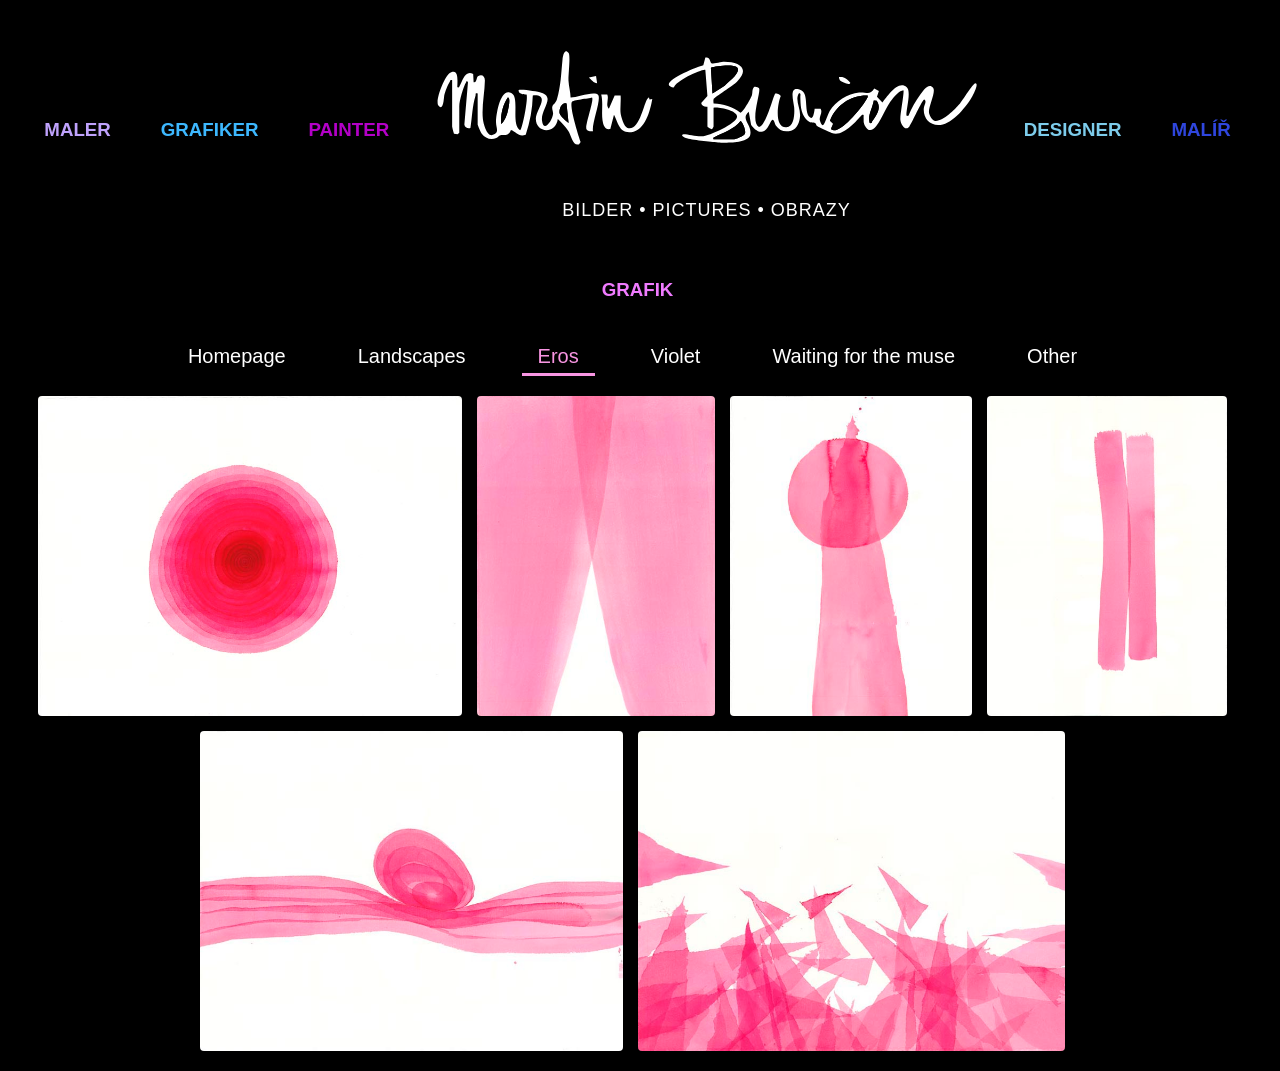
==== eros.html @ 08051276 "improved nav" ====
<!DOCTYPE html>
<html lang="en">

<head>
    <meta charset="UTF-8">
    <meta name="viewport" content="width=device-width, initial-scale=1.0">
    <link rel="stylesheet" href="styles.css">
    <title>Martin Burian gallery</title>
</head>

<body data-folder="eros" data-total="6" data-prefix="02-">

    <header>

        <h3 class="maler">MALER</h3>
        <h3 class="grafiker">GRAFIKER</h3>
        <h3 class="painter">PAINTER</h3>
        <div class="logo-container">
            <img src="img/headertext.svg" alt="Martin Burian (Signature)" class="signature-logo" width="550"
                height="119">
            <p class="subtitle">Bilder • Pictures • Obrazy</p>
        </div>
        <h3 class="designer">DESIGNER</h3>
        <h3 class="malir">MALÍŘ</h3>
        <h3 class="grafik">GRAFIK</h3>

    </header>

        <nav>
        <ul>
            <li><a href="index.html" class="nav-link">Homepage</a></li>
        <li><a href="landscapes.html" class="nav-link">Landscapes</a></li>
        <li><a href="eros.html" class="nav-link active active-eros">Eros</a></li>
        <li><a href="violet.html" class="nav-link">Violet</a></li>
        <li><a href="muse.html" class="nav-link">Waiting for the muse</a></li>
        <li><a href="other.html" class="nav-link">Other</a></li>
        </ul>
    </nav>

    <div id="image-grid" class="grid-container">

    </div>

    <div id="lightbox">
        <span id="close-btn">&times;</span>
        <button id="prev-btn" class="nav-btn">&#10094;</button>
        <img id="lightbox-img" src="" alt="">
        <button id="next-btn" class="nav-btn">&#10095;</button>
        <p id="lightbox-caption"></p>
    </div>
    <script src="script.js"> </script>

</body>
---- styles.css ----
html {
  scrollbar-gutter: stable;
}

body {
  font-family: sans-serif;
  overflow-x: hidden;
  width: 100%;
  margin: 20px 0;
  padding: 0;
  background-color: #000000;
  margin-bottom: 5px;
}

header {
  display: flex;
  align-items: center;
  gap: 30px;
  flex-wrap: wrap;
  justify-content: center;
  margin: 5px;
  color: #ffffff;
  width: 100%;
  box-sizing: border-box;
}

header img {
  width: auto;
  height: 120px;
  display: block;
  aspect-ratio: 550 / 119;
}
.logo-container {
    display: flex;
    flex-direction: column;
    align-items: center;
    justify-content: center;
    gap: 10px;
}

.signature-logo {
    display: block;
    margin: 20px auto;

}

.subtitle {
    color: #ffffff !important;
    margin-top: 10px; 
    font-size: 18px;
    letter-spacing: 1px;
    text-transform: uppercase;
    font-family: 'Segoe UI', Tahoma, sans-serif;
}

.toptext {
    color: #ffffff;
}

.contact {
  display: flex;
  align-items: center;
  justify-content: space-around;
  margin: 50px;
  font-size: 30px;
}

.contactlink {
  display: block;
  color: white;
  text-align: center;
  padding: 10px 10px;
  text-decoration: none;
  justify-content: space-around;
}

article {
  display: flex;
  align-items: center;
  gap: 5px;
  flex-direction: column;
  justify-content: center;
  margin: 15px;
  color: #ffffff;
}

h1 {
  font-size: 30px;
}

h3 {
  margin: 10px;
}

.maler {
  color: #bfa2fc;
}

.grafiker {
  color: #3db8ff;
}

.painter {
  color: #b400c8;
}

.designer {
  color: #7dcceb;
}

.malir {
  color: #2f46de;
}

.grafik {
  color: #f07bff;
}

section {
  display: flex;
  flex-direction: row;
  justify-content: center;
  align-items: center;
  gap: 45px;
  max-width: 1400px;
  margin: 20px auto;
  padding: 20px;
  color: white;
}

section>div {
  flex: 1;
  max-width: 900px;
  margin: 5px auto;
}

section>img {
  flex: 0 1 400px;
  max-width: 800px;
  height: auto;
  width: 100%;
  max-width: 600px;
  margin-top: 25px;
  border-radius: 8px;
  background-color: #1a1a1a;
  aspect-ratio: 1.4 / 1;
  margin: 20px auto;
  object-fit: cover;
  display: block;
}

.toptext {
  margin-left: 52px;
}

p {
  font-size: 17px;
}

.lang-group {
  display: flex;
  align-items: baseline;
  gap: 15px;
}

ul li a {
  display: block;
  color: white;
  text-align: center;
  padding: 14px 16px;
  text-decoration: none;
}

/* ul li a:hover {
  background-color: #606d87;
  border-radius: 12px
}*/

nav {
  position: sticky;
  top: 0;
  max-width: 100%;
  z-index: 100;
  background-color: #000000;
  height: 60px;
}

nav ul {
  display: flex;
  justify-content: center;
  align-items: center;
  list-style: none;
  margin: 0;
  padding: 15px;
  background-color: rgb(0, 0, 0);
}

nav li {
  margin: 0 20px;
}

nav a {
  color: #ffffff;
  font-family: 'Segoe UI', Tahoma, sans-serif;
  font-size: 20px;
  font-weight: 500;
  text-decoration: none;
  position: relative;
  padding-bottom: 8px;
  transition: color 0.3s ease;
}

.nav-link {
    color: #ffffff;
    text-decoration: none;
    position: relative;
    padding-bottom: 8px;
    display: inline-block !important;
    transition: color 0.3s ease;
}
.nav-link:hover {
    opacity: 1;
}
.nav-link:hover::after {
    transform: scaleX(1);
}


.nav-link::after {
    content: '';
    position: absolute;
    width: 100%;
    height: 3px;
    bottom: 0;
    left: 0;
    background-color: currentColor;
    transform: scaleX(0);
    transform-origin: center;
    transition: transform 0.3s ease-out, color 0.3s ease;
}

nav li:nth-child(2) a:hover { color: #30b5f8; }
nav li:nth-child(3) a:hover { color: #f895e2; }
nav li:nth-child(4) a:hover { color: #bd21fa; }
nav li:nth-child(5) a:hover { color: #139c0c; }
nav li:nth-child(6) a:hover { color: #ef9700; } 

.nav-link:hover::after {
    transform: scaleX(1);
}

.nav-link.active {
    pointer-events: none !important;
    cursor: default !important;
}

.nav-link::after {
    content: '';
    position: absolute;
    width: 100%;
    height: 3px;
    bottom: 0;
    left: 0;
    background-color: currentColor;
    transform: scaleX(0);
    transform-origin: center;
    transition: transform 0.3s ease-out;
}
.nav-link.active::after {
    transform: scaleX(1) !important;
    background-color: currentColor !important;
}

.active-landscapes { color: #30b5f8 !important; }
.active-eros       { color: #f895e2 !important; }
.active-violet     { color: #bd21fa !important; }
.active-muse       { color: #139c0c !important; }
.active-other      { color: #ef9700 !important; }
.active-homepage   { color: #ffffff !important; }

.thumb:hover,
.thumb.active {
  opacity: 1;
  border: 2px solid #030303;
}

.grid-container {
  display: flex;
  flex-wrap: wrap;
  justify-content: center;
  gap: 15px;
  width: 95%;
  max-width: 1500px;
  margin: 20px auto;
}

.grid-item {
  height: 320px;
  width: auto;
  object-fit: contain;
  border-radius: 4px;
  cursor: pointer;
  transition: transform 0.3s ease;
  opacity: 0;
  transition: opacity 0.8s ease-in, transform 0.3s ease;
}

.grid-item.loaded {
  opacity: 1;
}

@keyframes fadeIn {
  from {
    opacity: 0;
  }

  to {
    opacity: 1;
  }
}

.grid-item:hover {
  transform: scale(1.02);
}

.grid-item:hover {
  transform: scale(1.03);
}

#lightbox {
  display: none;
  position: fixed;
  align-self: center;
  top: 0;
  left: 0;
  width: 100%;
  height: 100%;
  background: rgba(0, 0, 0, 0.9);
  z-index: 9999;
  justify-content: center;
  align-items: center;
}

.lightbox-img {
  border: solid;
  border-radius: 20px;
  border-color: black;
  cursor: zoom-in;
}

#lightbox.active {
  display: flex;
}

#close-btn {
  position: absolute;
  top: 20px;
  right: 100px;
  font-size: 60px;
  color: white;
  cursor: pointer;
  user-select: none;
}

.nav-btn {
  position: absolute;
  top: 50%;
  transform: translateY(-50%);
  background: none;
  border: none;
  color: white;
  font-size: 50px;
  cursor: pointer;
  padding: 20px;
}

#prev-btn {
  left: 10px;
}

#next-btn {
  right: 10px;
}

@media (max-width: 600px) {

  header {
    flex-direction: row;
    height: auto;
    padding: 20px 0;
    gap: 10px;
    width: 100%;
    overflow: hidden;
  }

  header h3 {
    font-size: 18px;
    margin: 5px 0;
  }

  nav ul {
    flex-direction: row;
    flex-wrap: wrap;
    justify-content: center;
    padding: 10px;
    gap: 5px;
  }

  nav a {
    text-decoration: none;
    position: relative;
    padding-bottom: 5px;
    display: inline-block;
    color: #ffffff;
    transition: color 0.3s ease;
    backface-visibility: hidden;
    -webkit-font-smoothing: antialiased;
  }

  nav a::after {
    content: '';
    position: absolute;
    width: 100%;
    height: 2px;
    bottom: 0;
    left: 0;
    
    background-color: currentColor; 
    
    transform: scaleX(0);
    transform-origin: center;
    transition: transform 0.3s cubic-bezier(0.4, 0, 0.2, 1);
}

nav a:hover::after {
    transform: scaleX(1);
}
  nav li {
    margin: 5px;
  }

  header img {
    max-width: 80%;
    height: auto;
    margin: 10px auto;
    min-height: 80px;
    display: block;
  }

  section {
    flex-direction: column;
    padding: 15px;
    width: 100%;
    box-sizing: border-box;
  }


  .toptext {
    text-align: center;
    color: white;
    z-index: 200;
  }

  #close-btn {
    right: 20px;
    font-size: 40px;
  }

  .nav-btn {
    font-size: 30px;
    padding: 10px;
  }

  .lightbox-img {
    max-width: 95%;
  }

}
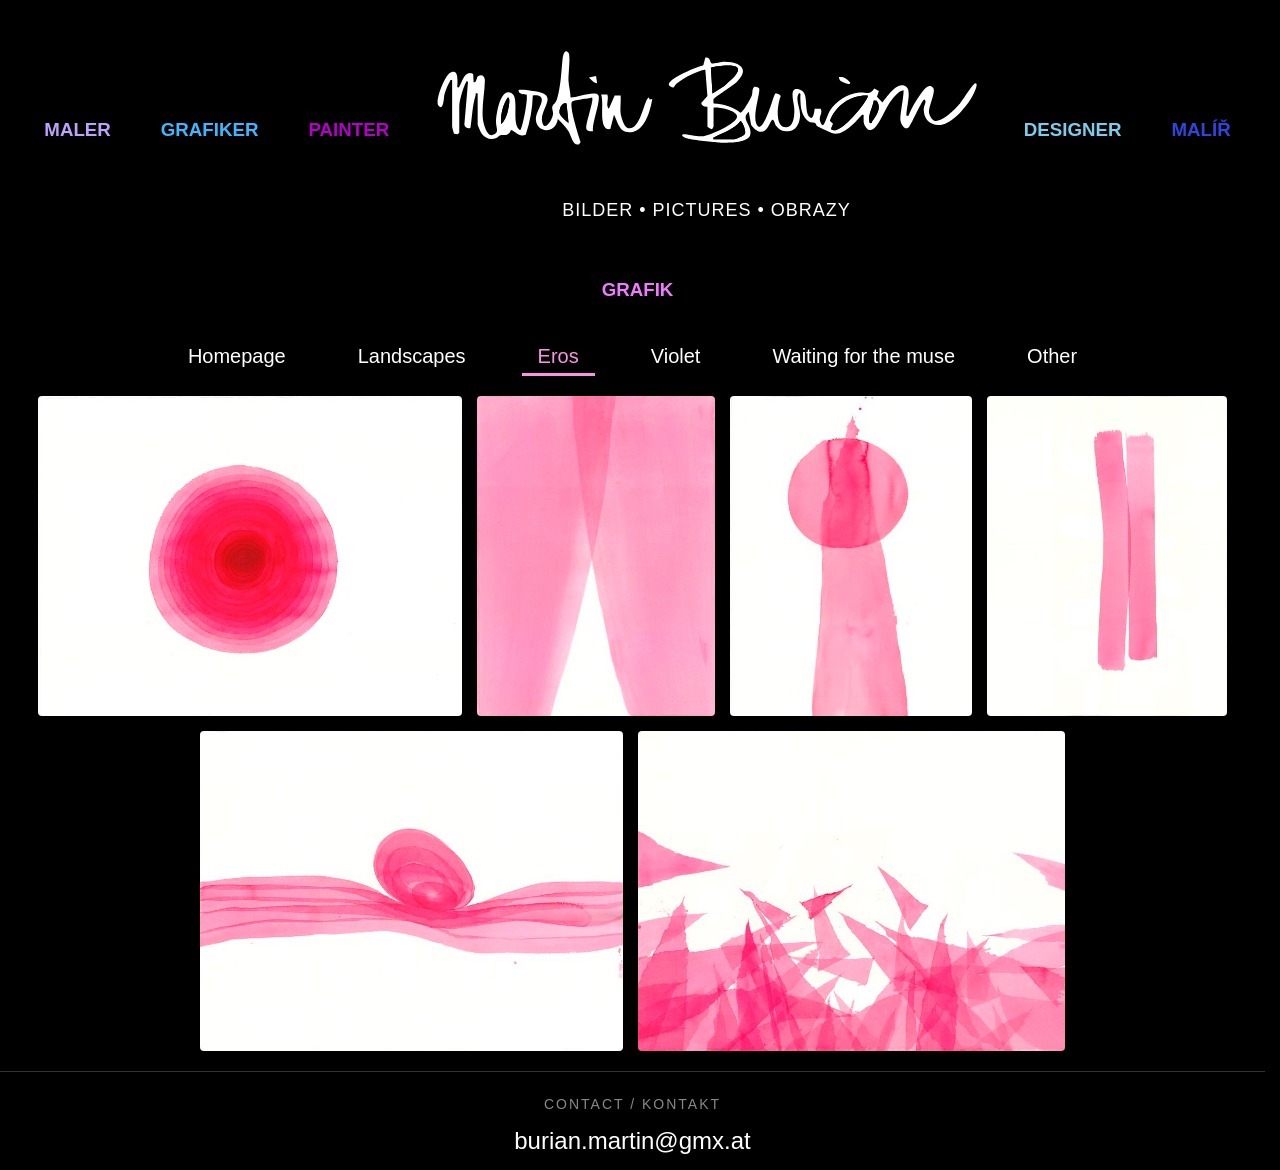
==== commit 7c619885: "added contact" ====
--- a/eros.html
+++ b/eros.html
@@ -49,5 +49,10 @@
         <p id="lightbox-caption"></p>
     </div>
     <script src="script.js"> </script>
-
+<footer>
+    <div class="footer-content">
+        <p>Contact / Kontakt</p>
+        <a href="mailto:burian.martin@gmx.at" class="email-link">burian.martin@gmx.at</a>
+    </div>
+</footer>
 </body>
--- a/styles.css
+++ b/styles.css
@@ -171,11 +171,6 @@
   text-decoration: none;
 }
 
-/* ul li a:hover {
-  background-color: #606d87;
-  border-radius: 12px
-}*/
-
 nav {
   position: sticky;
   top: 0;
@@ -380,6 +375,33 @@
 
 #next-btn {
   right: 10px;
+}
+
+footer {
+    width: 100%;
+    padding: 10px 0px;
+    margin-top: 0px;
+    border-top: 1px solid #333;
+    text-align: center;
+}
+
+.footer-content p {
+    font-size: 14px;
+    color: #888;
+    margin-bottom: 15px;
+    letter-spacing: 2px;
+    text-transform: uppercase;
+}
+
+.email-link {
+    font-size: 24px;
+    color: #ffffff;
+    text-decoration: none;
+    transition: color 0.3s ease;
+}
+
+.email-link:hover {
+    color: #a25fff;
 }
 
 @media (max-width: 600px) {
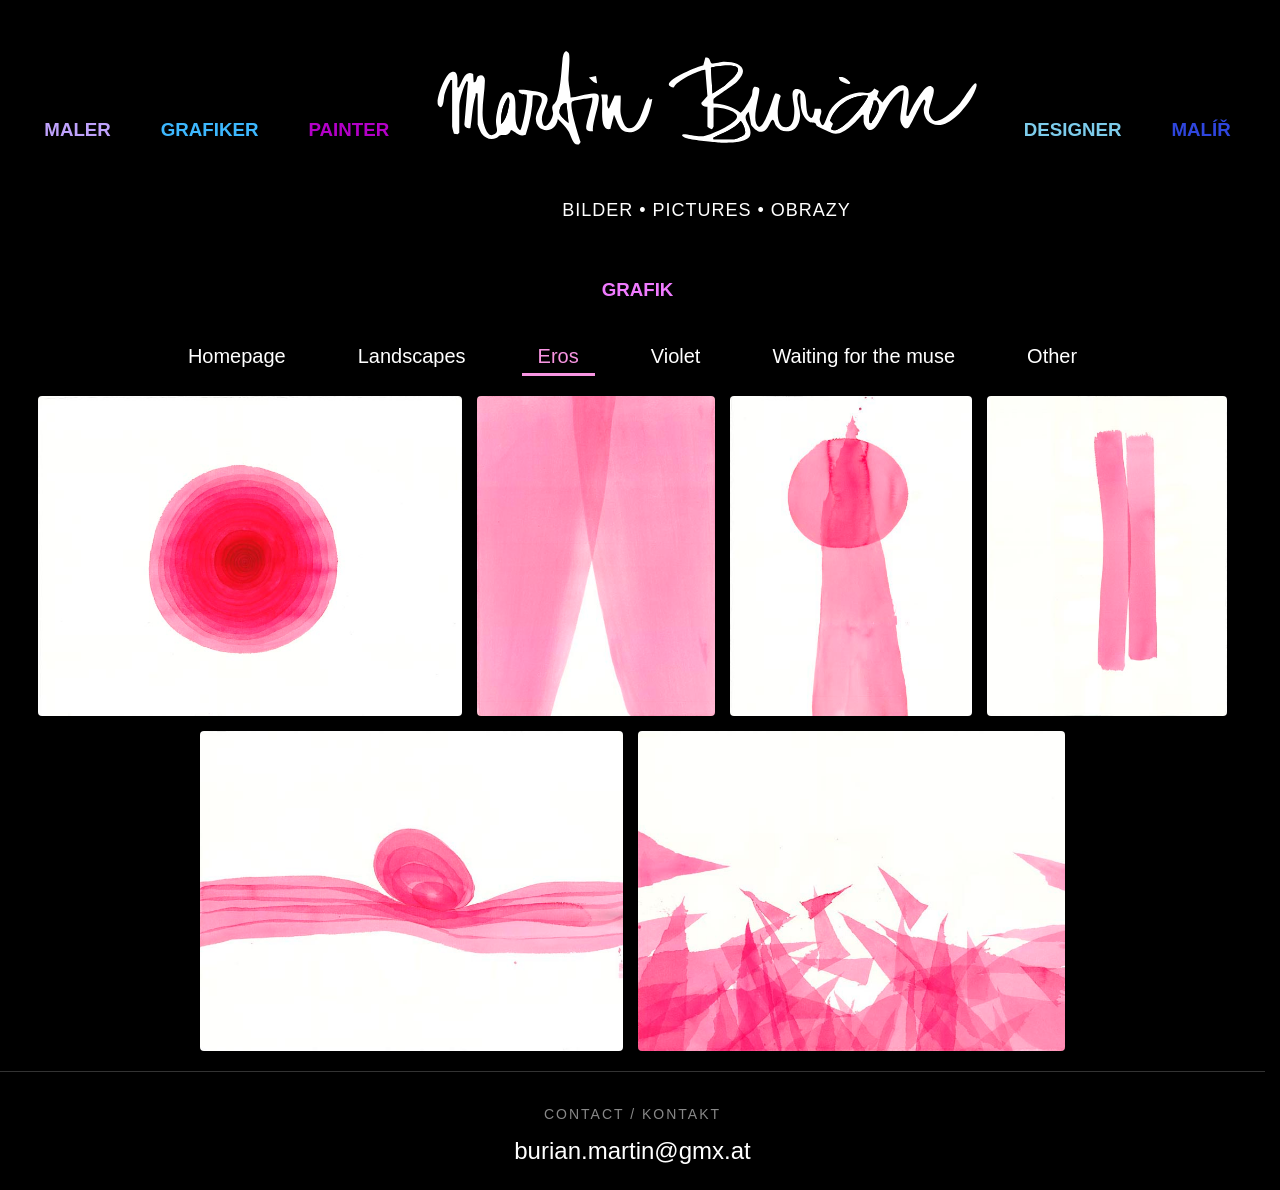
==== commit f62ebcc4: "edited padding" ====
--- a/eros.html
+++ b/eros.html
@@ -5,7 +5,7 @@
     <meta charset="UTF-8">
     <meta name="viewport" content="width=device-width, initial-scale=1.0">
     <link rel="stylesheet" href="styles.css">
-    <title>Martin Burian gallery</title>
+    <title>Martin Burian eros</title>
 </head>
 
 <body data-folder="eros" data-total="6" data-prefix="02-">
--- a/styles.css
+++ b/styles.css
@@ -379,7 +379,7 @@
 
 footer {
     width: 100%;
-    padding: 10px 0px;
+    padding: 20px 0px;
     margin-top: 0px;
     border-top: 1px solid #333;
     text-align: center;
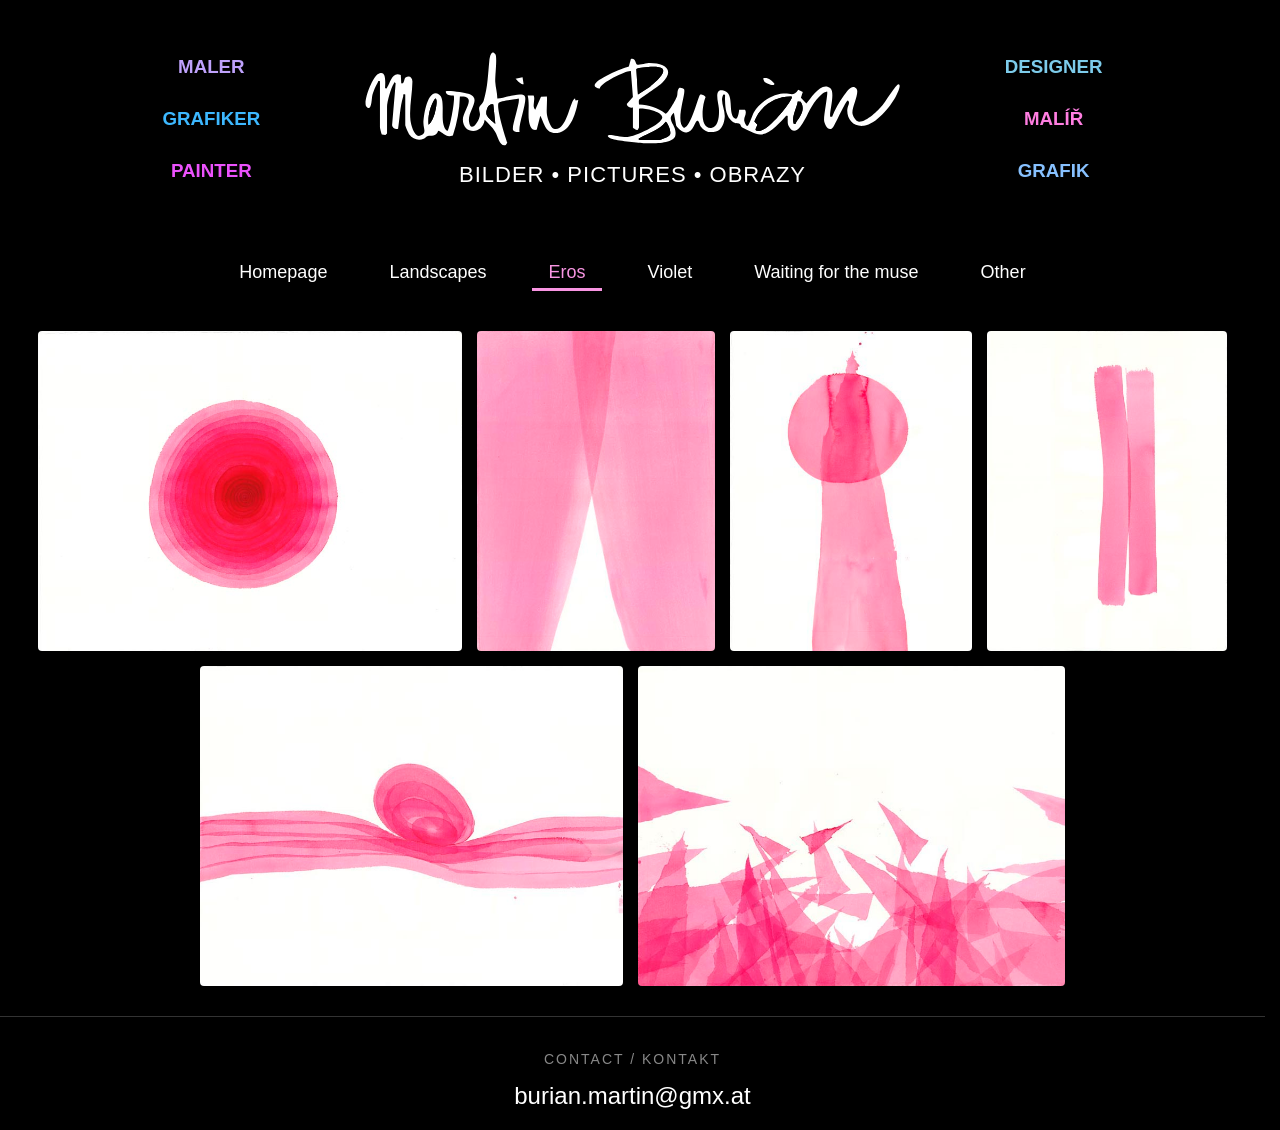
==== commit c47f0f80: "fixed responsivness and more" ====
--- a/eros.html
+++ b/eros.html
@@ -11,19 +11,21 @@
 <body data-folder="eros" data-total="6" data-prefix="02-">
 
     <header>
-
-        <h3 class="maler">MALER</h3>
-        <h3 class="grafiker">GRAFIKER</h3>
-        <h3 class="painter">PAINTER</h3>
+        <div class="header-group">
+            <h3 class="maler">MALER</h3>
+            <h3 class="grafiker">GRAFIKER</h3>
+            <h3 class="painter">PAINTER</h3>
+        </div>
         <div class="logo-container">
             <img src="img/headertext.svg" alt="Martin Burian (Signature)" class="signature-logo" width="550"
                 height="119">
             <p class="subtitle">Bilder • Pictures • Obrazy</p>
         </div>
-        <h3 class="designer">DESIGNER</h3>
-        <h3 class="malir">MALÍŘ</h3>
-        <h3 class="grafik">GRAFIK</h3>
-
+        <div class="header-group">
+            <h3 class="designer">DESIGNER</h3>
+            <h3 class="malir">MALÍŘ</h3>
+            <h3 class="grafik">GRAFIK</h3>
+        </div>
     </header>
 
         <nav>
--- a/styles.css
+++ b/styles.css
@@ -4,57 +4,75 @@
 
 body {
   font-family: sans-serif;
+  background-color: #000000;
+  color: #ffffff;
+  margin: 0;
+  padding: 0;
   overflow-x: hidden;
   width: 100%;
-  margin: 20px 0;
-  padding: 0;
-  background-color: #000000;
-  margin-bottom: 5px;
-}
-
+}
 header {
   display: flex;
-  align-items: center;
+  flex-direction: row;
+  flex-wrap: wrap;
+  flex-shrink: 0;
+  align-items: center;
+  justify-content: center;
   gap: 30px;
-  flex-wrap: wrap;
-  justify-content: center;
-  margin: 5px;
+  padding: 20px;
+  width: 100%;
+  max-width: 1000px;
+  margin: 0 auto;
+  box-sizing: border-box;
+}
+
+.header-group {
+  display: flex;
+  flex-direction: column;
+  align-items: center;
+  gap: 10px;
+  flex-shrink: 0;
+}
+
+header img {
+  width: 100%;
+}
+
+.logo-container {
+  display: flex;
+  flex-direction: column;
+  align-items: center;
+  justify-content: center;
+  gap: 5px;
+  width: 100%;
+  max-width: 550px;
+  flex-shrink: 0;
+  margin: 30px auto;
+
+}
+
+.signature-logo {
+  display: block;
+  width: 100%;
+  height: auto;
+  margin: 0 auto 5px auto;
+}
+
+.subtitle {
+  color: #ffffff !important;
+  margin: 0;
+  letter-spacing: 1px;
+  text-transform: uppercase;
+  font-family: 'Segoe UI', Tahoma, sans-serif;
+  white-space: nowrap;
+  font-size: clamp(14px, 4vw, 22px);
+  width: 100%;
+  text-align: center;
+}
+
+.toptext {
   color: #ffffff;
-  width: 100%;
-  box-sizing: border-box;
-}
-
-header img {
-  width: auto;
-  height: 120px;
-  display: block;
-  aspect-ratio: 550 / 119;
-}
-.logo-container {
-    display: flex;
-    flex-direction: column;
-    align-items: center;
-    justify-content: center;
-    gap: 10px;
-}
-
-.signature-logo {
-    display: block;
-    margin: 20px auto;
-
-}
-
-.subtitle {
-    color: #ffffff !important;
-    margin-top: 10px; 
-    font-size: 18px;
-    letter-spacing: 1px;
-    text-transform: uppercase;
-    font-family: 'Segoe UI', Tahoma, sans-serif;
-}
-
-.toptext {
-    color: #ffffff;
+  padding: left;
 }
 
 .contact {
@@ -88,6 +106,11 @@
   font-size: 30px;
 }
 
+h1.toptext {
+  font-size: 42px;
+  margin-top: 0;
+}
+
 h3 {
   margin: 10px;
 }
@@ -101,7 +124,7 @@
 }
 
 .painter {
-  color: #b400c8;
+  color: #ec52fd;
 }
 
 .designer {
@@ -109,48 +132,50 @@
 }
 
 .malir {
-  color: #2f46de;
+  color: #ff7ee1;
 }
 
 .grafik {
-  color: #f07bff;
+  color: #87c1ff;
 }
 
 section {
   display: flex;
   flex-direction: row;
   justify-content: center;
-  align-items: center;
-  gap: 45px;
-  max-width: 1400px;
-  margin: 20px auto;
+  align-items: flex-start;
+  gap: 60px;
+  max-width: 1200px;
+  margin: 40px auto;
   padding: 20px;
   color: white;
 }
 
 section>div {
   flex: 1;
-  max-width: 900px;
-  margin: 5px auto;
+  display: flex;
+  flex-direction: column;
+  align-items: flex-start;
+  text-align: left;
+  width: 100%;
 }
 
 section>img {
   flex: 0 1 400px;
-  max-width: 800px;
+  max-width: 80%;
   height: auto;
   width: 100%;
-  max-width: 600px;
   margin-top: 25px;
   border-radius: 8px;
   background-color: #1a1a1a;
-  aspect-ratio: 1.4 / 1;
-  margin: 20px auto;
+  margin: 0 auto;
   object-fit: cover;
   display: block;
 }
 
 .toptext {
-  margin-left: 52px;
+  margin-left: 0 !important;
+  margin-bottom: 20px;
 }
 
 p {
@@ -174,10 +199,10 @@
 nav {
   position: sticky;
   top: 0;
-  max-width: 100%;
+  width: 100%;
   z-index: 100;
   background-color: #000000;
-  height: 60px;
+  padding: 10px 0;
 }
 
 nav ul {
@@ -186,97 +211,108 @@
   align-items: center;
   list-style: none;
   margin: 0;
-  padding: 15px;
-  background-color: rgb(0, 0, 0);
+  padding: 0;
+  flex-wrap: nowrap;
+  gap: 30px;
+  background-color: #000000;
 }
 
 nav li {
-  margin: 0 20px;
+  margin: 0;
 }
 
 nav a {
+  white-space: nowrap;
+  font-size: 18px;
+}
+
+.nav-link {
   color: #ffffff;
-  font-family: 'Segoe UI', Tahoma, sans-serif;
-  font-size: 20px;
-  font-weight: 500;
   text-decoration: none;
   position: relative;
   padding-bottom: 8px;
+  display: inline-block !important;
   transition: color 0.3s ease;
 }
 
-.nav-link {
-    color: #ffffff;
-    text-decoration: none;
-    position: relative;
-    padding-bottom: 8px;
-    display: inline-block !important;
-    transition: color 0.3s ease;
-}
 .nav-link:hover {
-    opacity: 1;
-}
+  opacity: 1;
+}
+
 .nav-link:hover::after {
-    transform: scaleX(1);
+  transform: scaleX(1);
 }
 
 
 .nav-link::after {
-    content: '';
-    position: absolute;
-    width: 100%;
-    height: 3px;
-    bottom: 0;
-    left: 0;
-    background-color: currentColor;
-    transform: scaleX(0);
-    transform-origin: center;
-    transition: transform 0.3s ease-out, color 0.3s ease;
-}
-
-nav li:nth-child(2) a:hover { color: #30b5f8; }
-nav li:nth-child(3) a:hover { color: #f895e2; }
-nav li:nth-child(4) a:hover { color: #bd21fa; }
-nav li:nth-child(5) a:hover { color: #139c0c; }
-nav li:nth-child(6) a:hover { color: #ef9700; } 
+  content: '';
+  position: absolute;
+  width: 100%;
+  height: 3px;
+  bottom: 0;
+  left: 0;
+  background-color: currentColor;
+  transform: scaleX(0);
+  transform-origin: center;
+  transition: transform 0.3s ease-out, color 0.3s ease;
+}
+
+nav li:nth-child(2) a:hover {
+  color: #30b5f8;
+}
+
+nav li:nth-child(3) a:hover {
+  color: #f895e2;
+}
+
+nav li:nth-child(4) a:hover {
+  color: #bd21fa;
+}
+
+nav li:nth-child(5) a:hover {
+  color: #139c0c;
+}
+
+nav li:nth-child(6) a:hover {
+  color: #ef9700;
+}
 
 .nav-link:hover::after {
-    transform: scaleX(1);
+  transform: scaleX(1);
 }
 
 .nav-link.active {
-    pointer-events: none !important;
-    cursor: default !important;
-}
-
-.nav-link::after {
-    content: '';
-    position: absolute;
-    width: 100%;
-    height: 3px;
-    bottom: 0;
-    left: 0;
-    background-color: currentColor;
-    transform: scaleX(0);
-    transform-origin: center;
-    transition: transform 0.3s ease-out;
-}
+  pointer-events: none !important;
+  cursor: default !important;
+}
+
 .nav-link.active::after {
-    transform: scaleX(1) !important;
-    background-color: currentColor !important;
-}
-
-.active-landscapes { color: #30b5f8 !important; }
-.active-eros       { color: #f895e2 !important; }
-.active-violet     { color: #bd21fa !important; }
-.active-muse       { color: #139c0c !important; }
-.active-other      { color: #ef9700 !important; }
-.active-homepage   { color: #ffffff !important; }
-
-.thumb:hover,
-.thumb.active {
-  opacity: 1;
-  border: 2px solid #030303;
+  transform: scaleX(1) !important;
+  background-color: currentColor !important;
+}
+
+.active-landscapes {
+  color: #30b5f8 !important;
+}
+
+.active-eros {
+  color: #f895e2 !important;
+}
+
+.active-violet {
+  color: #bd21fa !important;
+}
+
+.active-muse {
+  color: #139c0c !important;
+}
+
+.active-other {
+  color: #ef9700 !important;
+}
+
+.active-homepage {
+  color: #ffffff !important;
 }
 
 .grid-container {
@@ -286,7 +322,7 @@
   gap: 15px;
   width: 95%;
   max-width: 1500px;
-  margin: 20px auto;
+  margin: 30px auto;
 }
 
 .grid-item {
@@ -378,54 +414,62 @@
 }
 
 footer {
+  width: 100%;
+  position: relative;
+  padding: 20px 0px;
+  margin-top: 0px;
+  border-top: 1px solid #333;
+  text-align: center;
+}
+
+.footer-content p {
+  font-size: 14px;
+  color: #888;
+  margin-bottom: 15px;
+  letter-spacing: 2px;
+  text-transform: uppercase;
+}
+
+.email-link {
+  font-size: 24px;
+  color: #ffffff;
+  text-decoration: none;
+  transition: color 0.3s ease;
+}
+
+.email-link:hover {
+  color: #a25fff;
+}
+
+@media (max-width: 942px) {
+
+  header {
+    flex-wrap: nowrap;
+    flex-direction: column;
+    gap: 15px;
+  }
+
+  .header-group {
+    flex-direction: row;
+    justify-content: center;
     width: 100%;
-    padding: 20px 0px;
-    margin-top: 0px;
-    border-top: 1px solid #333;
-    text-align: center;
-}
-
-.footer-content p {
-    font-size: 14px;
-    color: #888;
-    margin-bottom: 15px;
-    letter-spacing: 2px;
-    text-transform: uppercase;
-}
-
-.email-link {
-    font-size: 24px;
-    color: #ffffff;
-    text-decoration: none;
-    transition: color 0.3s ease;
-}
-
-.email-link:hover {
-    color: #a25fff;
-}
-
-@media (max-width: 600px) {
-
-  header {
-    flex-direction: row;
-    height: auto;
-    padding: 20px 0;
-    gap: 10px;
-    width: 100%;
-    overflow: hidden;
-  }
-
+    gap: 20px;
+  }
+
+  h3 {
+        font-size: 14px;
+    }
   header h3 {
     font-size: 18px;
     margin: 5px 0;
   }
 
   nav ul {
+    flex-wrap: wrap;
     flex-direction: row;
-    flex-wrap: wrap;
     justify-content: center;
+    gap: 10px;
     padding: 10px;
-    gap: 5px;
   }
 
   nav a {
@@ -446,19 +490,20 @@
     height: 2px;
     bottom: 0;
     left: 0;
-    
-    background-color: currentColor; 
-    
+
+    background-color: currentColor;
+
     transform: scaleX(0);
     transform-origin: center;
     transition: transform 0.3s cubic-bezier(0.4, 0, 0.2, 1);
-}
-
-nav a:hover::after {
+  }
+
+  nav a:hover::after {
     transform: scaleX(1);
-}
+  }
+
   nav li {
-    margin: 5px;
+    margin: 0px;
   }
 
   header img {
@@ -474,13 +519,13 @@
     padding: 15px;
     width: 100%;
     box-sizing: border-box;
+    margin-top: 0;
   }
 
 
   .toptext {
     text-align: center;
     color: white;
-    z-index: 200;
   }
 
   #close-btn {
@@ -497,4 +542,4 @@
     max-width: 95%;
   }
 
-}
+}
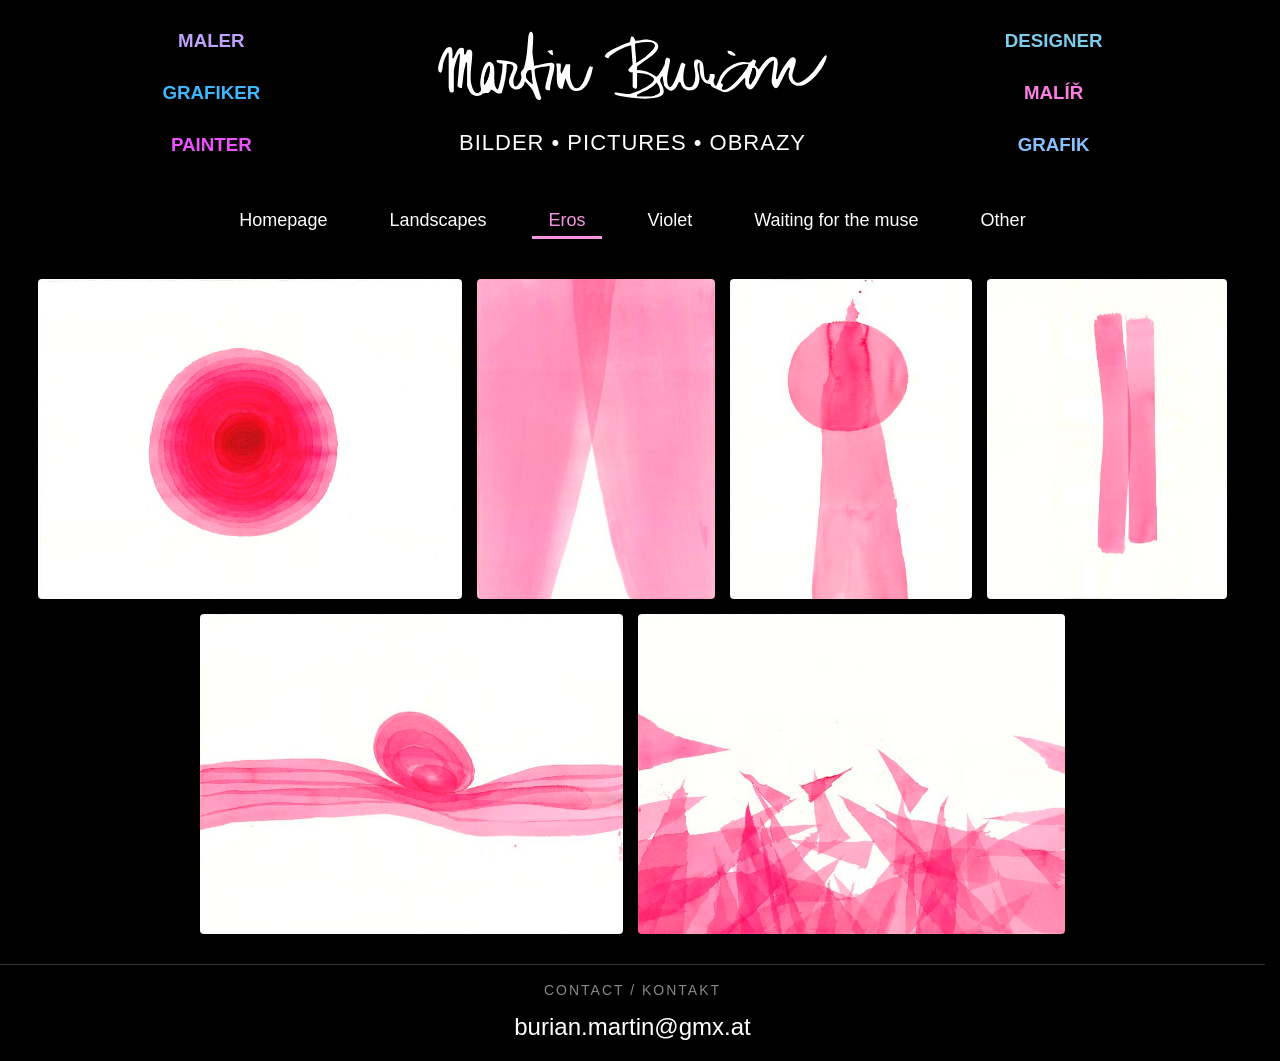
==== commit 59a05c5c: "nav" ====
--- a/eros.html
+++ b/eros.html
@@ -7,7 +7,9 @@
     <link rel="stylesheet" href="styles.css">
     <title>Martin Burian eros</title>
 </head>
-
+<button id="backToTop" class="back-to-top" aria-label="Back to top">
+  <img src="img/arrow.png" alt="Top">
+</button>
 <body data-folder="eros" data-total="6" data-prefix="02-">
 
     <header>
--- a/styles.css
+++ b/styles.css
@@ -1,5 +1,6 @@
 html {
   scrollbar-gutter: stable;
+  height: auto;
 }
 
 body {
@@ -8,8 +9,10 @@
   color: #ffffff;
   margin: 0;
   padding: 0;
-  overflow-x: hidden;
-  width: 100%;
+  overflow-x: clip; 
+  overflow-y: visible;
+  width: 100%;
+  position: relative;
 }
 header {
   display: flex;
@@ -34,21 +37,23 @@
   flex-shrink: 0;
 }
 
-header img {
-  width: 100%;
-}
-
+.signature-logo {
+  display: block;
+  max-width: 450px;
+  width: 100%;
+  height: auto;
+  margin: 0 auto 5px auto;
+}
 .logo-container {
   display: flex;
   flex-direction: column;
   align-items: center;
   justify-content: center;
-  gap: 5px;
+  gap: 20px;
   width: 100%;
   max-width: 550px;
   flex-shrink: 0;
-  margin: 30px auto;
-
+  margin: 5px auto;
 }
 
 .signature-logo {
@@ -56,6 +61,7 @@
   width: 100%;
   height: auto;
   margin: 0 auto 5px auto;
+  max-width: 400px;
 }
 
 .subtitle {
@@ -72,7 +78,6 @@
 
 .toptext {
   color: #ffffff;
-  padding: left;
 }
 
 .contact {
@@ -95,10 +100,9 @@
 article {
   display: flex;
   align-items: center;
-  gap: 5px;
+  gap: 5px; 
   flex-direction: column;
   justify-content: center;
-  margin: 15px;
   color: #ffffff;
 }
 
@@ -144,8 +148,8 @@
   flex-direction: row;
   justify-content: center;
   align-items: flex-start;
-  gap: 60px;
-  max-width: 1200px;
+  gap: 50px;
+  max-width: 1400px;
   margin: 40px auto;
   padding: 20px;
   color: white;
@@ -163,12 +167,14 @@
 section>img {
   flex: 0 1 400px;
   max-width: 80%;
+  max-height: 40%;
   height: auto;
-  width: 100%;
-  margin-top: 25px;
-  border-radius: 8px;
+  width: 450px;
   background-color: #1a1a1a;
-  margin: 0 auto;
+  border: 1px solid #ddd;
+  border-radius: 4px;
+  padding: 5px;
+  margin: auto;
   object-fit: cover;
   display: block;
 }
@@ -200,9 +206,10 @@
   position: sticky;
   top: 0;
   width: 100%;
-  z-index: 100;
+  z-index: 3000;
   background-color: #000000;
   padding: 10px 0;
+  min-height: 50px;
 }
 
 nav ul {
@@ -243,7 +250,6 @@
   transform: scaleX(1);
 }
 
-
 .nav-link::after {
   content: '';
   position: absolute;
@@ -257,29 +263,6 @@
   transition: transform 0.3s ease-out, color 0.3s ease;
 }
 
-nav li:nth-child(2) a:hover {
-  color: #30b5f8;
-}
-
-nav li:nth-child(3) a:hover {
-  color: #f895e2;
-}
-
-nav li:nth-child(4) a:hover {
-  color: #bd21fa;
-}
-
-nav li:nth-child(5) a:hover {
-  color: #139c0c;
-}
-
-nav li:nth-child(6) a:hover {
-  color: #ef9700;
-}
-
-.nav-link:hover::after {
-  transform: scaleX(1);
-}
 
 .nav-link.active {
   pointer-events: none !important;
@@ -291,6 +274,27 @@
   background-color: currentColor !important;
 }
 
+
+nav li:nth-child(2) a:hover {
+  color: #30b5f8;
+}
+
+nav li:nth-child(3) a:hover {
+  color: #f895e2;
+}
+
+nav li:nth-child(4) a:hover {
+  color: #bd21fa;
+}
+
+nav li:nth-child(5) a:hover {
+  color: #139c0c;
+}
+
+nav li:nth-child(6) a:hover {
+  color: #ef9700;
+}
+
 .active-landscapes {
   color: #30b5f8 !important;
 }
@@ -320,9 +324,10 @@
   flex-wrap: wrap;
   justify-content: center;
   gap: 15px;
-  width: 95%;
+  width: 100%;
   max-width: 1500px;
   margin: 30px auto;
+  padding: 0 20px;
 }
 
 .grid-item {
@@ -337,7 +342,7 @@
 }
 
 .grid-item.loaded {
-  opacity: 1;
+  opacity: 1 !important;
 }
 
 @keyframes fadeIn {
@@ -352,10 +357,6 @@
 
 .grid-item:hover {
   transform: scale(1.02);
-}
-
-.grid-item:hover {
-  transform: scale(1.03);
 }
 
 #lightbox {
@@ -416,7 +417,7 @@
 footer {
   width: 100%;
   position: relative;
-  padding: 20px 0px;
+  padding: 3px 0px 20px 0px;
   margin-top: 0px;
   border-top: 1px solid #333;
   text-align: center;
@@ -441,19 +442,20 @@
   color: #a25fff;
 }
 
-@media (max-width: 942px) {
-
+@media (max-width: 1150px) {
   header {
-    flex-wrap: nowrap;
     flex-direction: column;
     gap: 15px;
+    padding: 10px;
   }
 
   .header-group {
     flex-direction: row;
+    align-items: center;
     justify-content: center;
     width: 100%;
     gap: 20px;
+    margin: 20px auto;
   }
 
   h3 {
@@ -464,10 +466,15 @@
     margin: 5px 0;
   }
 
+  nav {
+    width: 100vw;
+    left: 0;
+  }
+
   nav ul {
     flex-wrap: wrap;
-    flex-direction: row;
     justify-content: center;
+    width: 100%;
     gap: 10px;
     padding: 10px;
   }
@@ -481,6 +488,8 @@
     transition: color 0.3s ease;
     backface-visibility: hidden;
     -webkit-font-smoothing: antialiased;
+    font-size: 16px;
+    padding: 8px 10px;
   }
 
   nav a::after {
@@ -489,13 +498,9 @@
     width: 100%;
     height: 2px;
     bottom: 0;
-    left: 0;
-
-    background-color: currentColor;
-
+    left: 0;;
     transform: scaleX(0);
-    transform-origin: center;
-    transition: transform 0.3s cubic-bezier(0.4, 0, 0.2, 1);
+    transform-origin: center;;
   }
 
   nav a:hover::after {
@@ -516,12 +521,21 @@
 
   section {
     flex-direction: column;
-    padding: 15px;
+    align-items: center; 
+    gap: 30px;
+    margin: 5px auto;
+  }
+
+  section > div {
     width: 100%;
-    box-sizing: border-box;
-    margin-top: 0;
-  }
-
+    max-width: 800px; 
+  }
+
+  section > img {
+    flex: none;  
+    max-width: 90%; 
+    margin: 0 auto;
+  }
 
   .toptext {
     text-align: center;
@@ -542,4 +556,87 @@
     max-width: 95%;
   }
 
-}+  .grid-item {
+    height: auto; 
+    width: 100%;
+    max-width: 100%;
+    margin-bottom: 10px;
+  }
+  
+  .grid-container {
+    width: 100%;
+    margin: auto;
+  }
+}
+
+.back-to-top {
+  position: fixed;
+  bottom: 30px;
+  right: 30px;
+  width: 60px;
+  height: 60px;
+  border: none;
+  border-radius: 50%;
+  cursor: pointer;
+  z-index: 1000;
+  display: flex; 
+  align-items: center;
+  justify-content: center;
+  padding: 0;
+  box-shadow: 0 4px 15px rgba(0,0,0,0.6);
+  transition: all 0.3s ease;
+  opacity: 0;
+  visibility: hidden; 
+  background-color: rgba(255, 255, 255, 0.8);
+  backdrop-filter: blur(10px);
+  -webkit-backdrop-filter: blur(10px);
+  border: 1px solid rgba(255, 255, 255, 0.3);
+}
+
+.back-to-top img {
+  width: 50%; 
+  height: auto;
+  display: block;
+}
+
+.back-to-top:hover {
+  transform: translateY(-5px) scale(1.1);
+}
+
+* {
+  box-sizing: border-box;
+}
+
+.nav-container {
+  display: flex;
+  align-items: center;
+  justify-content: center; 
+  width: 100%;
+  height: 100%;
+  max-width: 100%;
+  margin: 0 auto;
+  padding: 10px 20px;
+  position: sticky;
+}
+
+.nav-mini-logo, .nav-mini-text {
+  opacity: 0;
+  transform: translateX(0);
+  transition: all 0.4s ease-in-out;
+  pointer-events: none;
+  white-space: nowrap;
+}
+
+.nav-mini-logo {
+  height: 30px; 
+  position: absolute;
+  left: 20px;
+}
+
+.nav-mini-text {
+  font-size: 12px;
+  letter-spacing: 1px;
+  color: #888;
+  position: absolute;
+  right: 20px;
+}
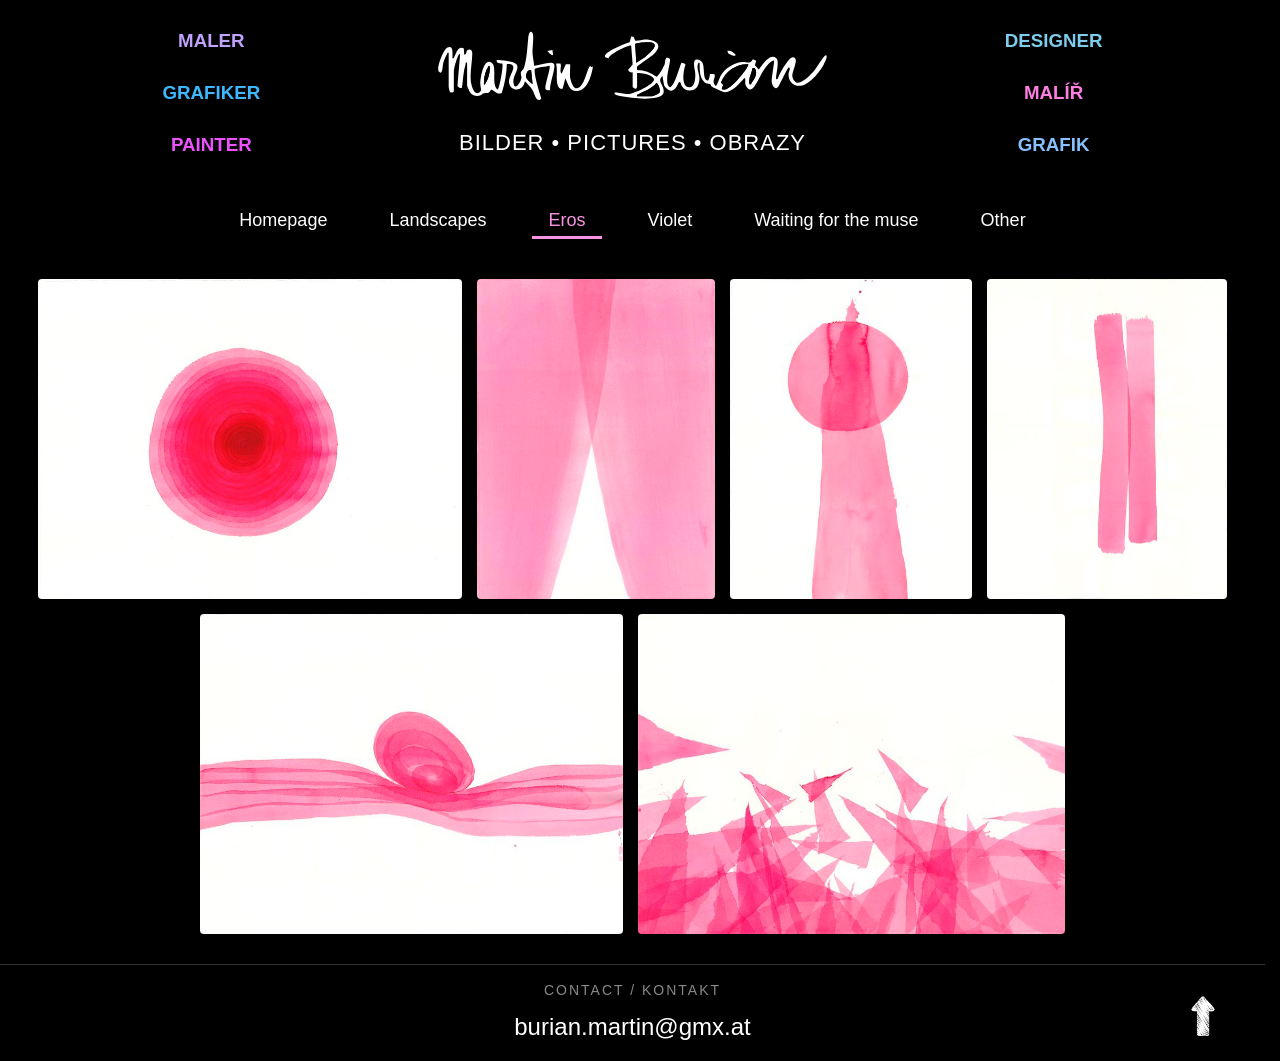
==== commit 49271b0b: "moved button to the footer" ====
--- a/eros.html
+++ b/eros.html
@@ -7,9 +7,6 @@
     <link rel="stylesheet" href="styles.css">
     <title>Martin Burian eros</title>
 </head>
-<button id="backToTop" class="back-to-top" aria-label="Back to top">
-  <img src="img/arrow.png" alt="Top">
-</button>
 <body data-folder="eros" data-total="6" data-prefix="02-">
 
     <header>
@@ -52,11 +49,14 @@
         <button id="next-btn" class="nav-btn">&#10095;</button>
         <p id="lightbox-caption"></p>
     </div>
+<footer>
+        <div class="footer-content">
+            <p>Contact / Kontakt</p>
+            <a href="mailto:burian.martin@gmx.at" class="email-link">burian.martin@gmx.at</a>
+        </div>
+        <button id="backToTop" class="back-to-top" aria-label="Back to top">
+            <img src="img/arrow.png" alt="Top">
+        </button>
+    </footer>
     <script src="script.js"> </script>
-<footer>
-    <div class="footer-content">
-        <p>Contact / Kontakt</p>
-        <a href="mailto:burian.martin@gmx.at" class="email-link">burian.martin@gmx.at</a>
-    </div>
-</footer>
 </body>
--- a/styles.css
+++ b/styles.css
@@ -9,11 +9,13 @@
   color: #ffffff;
   margin: 0;
   padding: 0;
-  overflow-x: clip; 
+  overflow-x: clip;
+  /* Stops the wiggle of navbar on mobile view */
   overflow-y: visible;
   width: 100%;
   position: relative;
 }
+
 header {
   display: flex;
   flex-direction: row;
@@ -37,13 +39,6 @@
   flex-shrink: 0;
 }
 
-.signature-logo {
-  display: block;
-  max-width: 450px;
-  width: 100%;
-  height: auto;
-  margin: 0 auto 5px auto;
-}
 .logo-container {
   display: flex;
   flex-direction: column;
@@ -99,11 +94,12 @@
 
 article {
   display: flex;
-  align-items: center;
-  gap: 5px; 
   flex-direction: column;
-  justify-content: center;
+  align-items: flex-start;
+  justify-content: flex-start;
+  gap: 5px;
   color: #ffffff;
+  width: 100%;
 }
 
 h1 {
@@ -113,6 +109,7 @@
 h1.toptext {
   font-size: 42px;
   margin-top: 0;
+  padding-left: 37px;
 }
 
 h3 {
@@ -148,11 +145,17 @@
   flex-direction: row;
   justify-content: center;
   align-items: flex-start;
-  gap: 50px;
+  gap: 70px;
   max-width: 1400px;
   margin: 40px auto;
   padding: 20px;
   color: white;
+}
+
+section p {
+  margin-left: 0;
+  padding-left: 0;
+  margin-top: 10px;
 }
 
 section>div {
@@ -238,7 +241,7 @@
   text-decoration: none;
   position: relative;
   padding-bottom: 8px;
-  display: inline-block !important;
+  display: inline-block;
   transition: color 0.3s ease;
 }
 
@@ -343,16 +346,6 @@
 
 .grid-item.loaded {
   opacity: 1 !important;
-}
-
-@keyframes fadeIn {
-  from {
-    opacity: 0;
-  }
-
-  to {
-    opacity: 1;
-  }
 }
 
 .grid-item:hover {
@@ -415,12 +408,17 @@
 }
 
 footer {
+  display: flex;
+  flex-direction: row;
+  text-align: center;
+  align-items: center;
+  justify-content: center;
+  gap: 15px;
   width: 100%;
   position: relative;
   padding: 3px 0px 20px 0px;
   margin-top: 0px;
   border-top: 1px solid #333;
-  text-align: center;
 }
 
 .footer-content p {
@@ -450,17 +448,13 @@
   }
 
   .header-group {
-    flex-direction: row;
-    align-items: center;
-    justify-content: center;
-    width: 100%;
-    gap: 20px;
-    margin: 20px auto;
+    display: none;
   }
 
   h3 {
-        font-size: 14px;
-    }
+    font-size: 14px;
+  }
+
   header h3 {
     font-size: 18px;
     margin: 5px 0;
@@ -498,9 +492,11 @@
     width: 100%;
     height: 2px;
     bottom: 0;
-    left: 0;;
+    left: 0;
+    ;
     transform: scaleX(0);
-    transform-origin: center;;
+    transform-origin: center;
+    ;
   }
 
   nav a:hover::after {
@@ -521,25 +517,34 @@
 
   section {
     flex-direction: column;
-    align-items: center; 
+    align-items: center;
     gap: 30px;
     margin: 5px auto;
   }
 
-  section > div {
+  section>div {
+    flex: 1;
+    display: flex;
+    flex-direction: column;
+    align-items: flex-start;
+    text-align: left;
     width: 100%;
-    max-width: 800px; 
-  }
-
-  section > img {
-    flex: none;  
-    max-width: 90%; 
+    padding-top: 0;
+  }
+
+  section>img {
+    flex: none;
+    max-width: 90%;
     margin: 0 auto;
   }
 
-  .toptext {
-    text-align: center;
-    color: white;
+  h1.toptext {
+    font-size: 42px;
+    margin-top: 0;
+    margin-left: 0 !important;
+    padding-left: 0;
+    width: auto;
+    display: inline-block;
   }
 
   #close-btn {
@@ -557,12 +562,15 @@
   }
 
   .grid-item {
-    height: auto; 
+    height: auto;
     width: 100%;
     max-width: 100%;
     margin-bottom: 10px;
-  }
-  
+    pointer-events: none;
+    -webkit-tap-highlight-color: transparent;
+    user-select: none;
+  }
+
   .grid-container {
     width: 100%;
     margin: auto;
@@ -570,37 +578,29 @@
 }
 
 .back-to-top {
-  position: fixed;
-  bottom: 30px;
-  right: 30px;
-  width: 60px;
-  height: 60px;
-  border: none;
-  border-radius: 50%;
+  position: absolute;
+  right: 40px;
+  top: 30%;
+  background: none !important;
+  border: none !important;
+  padding: 0;
   cursor: pointer;
-  z-index: 1000;
-  display: flex; 
-  align-items: center;
-  justify-content: center;
-  padding: 0;
-  box-shadow: 0 4px 15px rgba(0,0,0,0.6);
-  transition: all 0.3s ease;
-  opacity: 0;
-  visibility: hidden; 
-  background-color: rgba(255, 255, 255, 0.8);
-  backdrop-filter: blur(10px);
-  -webkit-backdrop-filter: blur(10px);
-  border: 1px solid rgba(255, 255, 255, 0.3);
+  width: 45px !important;
+  height: 45px !important;
+  display: flex !important;
+  align-items: center;
+  justify-content: center;
 }
 
 .back-to-top img {
-  width: 50%; 
+  width: 40px;
   height: auto;
   display: block;
+  filter: brightness(0) invert(1);
 }
 
 .back-to-top:hover {
-  transform: translateY(-5px) scale(1.1);
+  transform: translateY(-5px);
 }
 
 * {
@@ -610,16 +610,16 @@
 .nav-container {
   display: flex;
   align-items: center;
-  justify-content: center; 
+  justify-content: center;
   width: 100%;
   height: 100%;
   max-width: 100%;
   margin: 0 auto;
   padding: 10px 20px;
-  position: sticky;
-}
-
-.nav-mini-logo, .nav-mini-text {
+}
+
+.nav-mini-logo,
+.nav-mini-text {
   opacity: 0;
   transform: translateX(0);
   transition: all 0.4s ease-in-out;
@@ -628,7 +628,7 @@
 }
 
 .nav-mini-logo {
-  height: 30px; 
+  height: 30px;
   position: absolute;
   left: 20px;
 }
@@ -639,4 +639,4 @@
   color: #888;
   position: absolute;
   right: 20px;
-}
+}
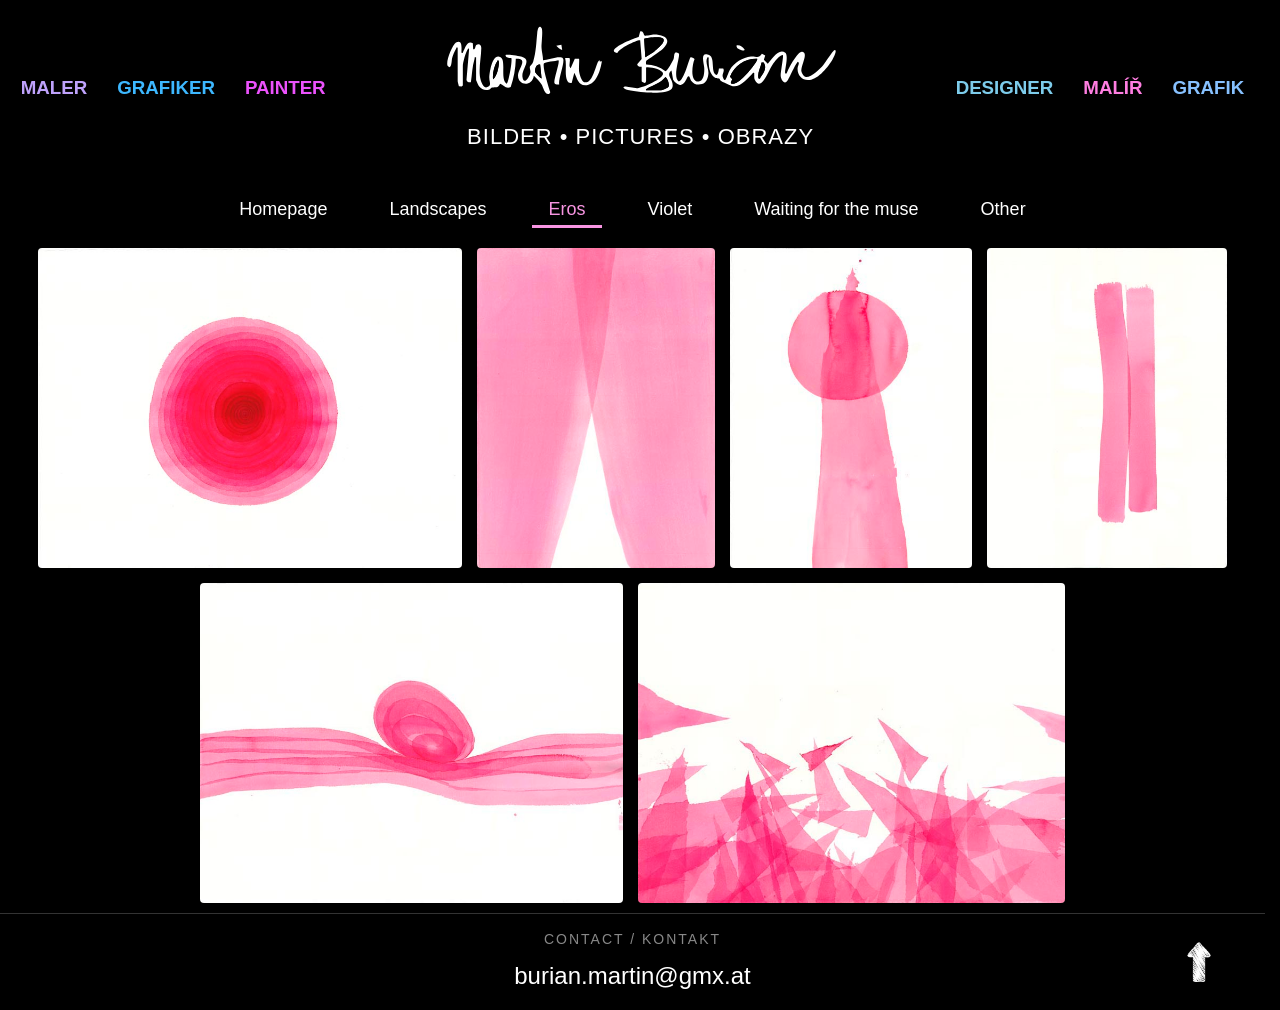
==== commit c1ca51e1: "final touches" ====
--- a/eros.html
+++ b/eros.html
@@ -26,18 +26,18 @@
             <h3 class="grafik">GRAFIK</h3>
         </div>
     </header>
-
-        <nav>
+       <nav class="nav-container">
+        <img src="img/headertext.svg" class="nav-mini-logo" alt="Martin Burian">
         <ul>
             <li><a href="index.html" class="nav-link">Homepage</a></li>
-        <li><a href="landscapes.html" class="nav-link">Landscapes</a></li>
-        <li><a href="eros.html" class="nav-link active active-eros">Eros</a></li>
-        <li><a href="violet.html" class="nav-link">Violet</a></li>
-        <li><a href="muse.html" class="nav-link">Waiting for the muse</a></li>
-        <li><a href="other.html" class="nav-link">Other</a></li>
+            <li><a href="landscapes.html" class="nav-link">Landscapes</a></li>
+            <li><a href="eros.html" class="nav-link active active-eros">Eros</a></li>
+            <li><a href="violet.html" class="nav-link">Violet</a></li>
+            <li><a href="muse.html" class="nav-link">Waiting for the muse</a></li>
+            <li><a href="other.html" class="nav-link">Other</a></li>
         </ul>
+        <span class="nav-mini-text">BILDER • PICTURES • OBRAZY</span>
     </nav>
-
     <div id="image-grid" class="grid-container">
 
     </div>
--- a/styles.css
+++ b/styles.css
@@ -19,7 +19,7 @@
 header {
   display: flex;
   flex-direction: row;
-  flex-wrap: wrap;
+  flex-wrap: nowrap;
   flex-shrink: 0;
   align-items: center;
   justify-content: center;
@@ -33,7 +33,7 @@
 
 .header-group {
   display: flex;
-  flex-direction: column;
+  flex-direction: row;
   align-items: center;
   gap: 10px;
   flex-shrink: 0;
@@ -145,7 +145,7 @@
   flex-direction: row;
   justify-content: center;
   align-items: flex-start;
-  gap: 70px;
+  gap: 90px;
   max-width: 1400px;
   margin: 40px auto;
   padding: 20px;
@@ -329,7 +329,7 @@
   gap: 15px;
   width: 100%;
   max-width: 1500px;
-  margin: 30px auto;
+  margin: 10px auto;
   padding: 0 20px;
 }
 
@@ -438,6 +438,86 @@
 
 .email-link:hover {
   color: #a25fff;
+}
+
+.back-to-top {
+  position: absolute;
+  right: 40px;
+  top: 50%;
+  transform: translateY(-50%);
+  background: none;
+  border: none;
+  cursor: pointer;
+  transition: transform 0.3s ease;
+}
+
+.back-to-top img {
+  width: 40px;
+  height: auto;
+  display: block;
+  filter: brightness(0) invert(1);
+}
+
+.back-to-top:hover {
+  transform: translateY(-30px);
+}
+
+* {
+  box-sizing: border-box;
+}
+
+.nav-container {
+  display: flex;
+  align-items: center;
+  justify-content: center;
+  width: 100%;
+  height: 100%;
+  max-width: 100%;
+  margin: 0 auto;
+  padding: 10px 20px;
+  transition: transform 0.3s ease-in-out;
+}
+
+.nav-hidden {
+  transform: translateY(-100%);
+}
+
+.nav-mini-logo,
+.nav-mini-text {
+  opacity: 0;
+  transform: translateX(0);
+  transition: all 0.4s ease-in-out;
+  pointer-events: none;
+  white-space: nowrap;
+}
+
+.nav-mini-logo {
+  height: 30px;
+  position: absolute;
+  left: 40px;
+  opacity: 0;
+  transform: translateX(-50px);
+  transition: all 0.6s cubic-bezier(0.25, 1, 0.5, 1);
+  pointer-events: none;
+}
+
+.nav-mini-logo.visible {
+  opacity: 1;
+  transform: translateX(0);
+  pointer-events: auto;
+}
+
+.nav-mini-text {
+  opacity: 0;
+  transform: translateX(50px);
+  transition: all 0.6s cubic-bezier(0.25, 1, 0.5, 1);
+  position: absolute;
+  right: 30px;
+}
+
+.nav-mini-text.visible {
+  opacity: 1;
+  transform: translateX(0);
 }
 
 @media (max-width: 1150px) {
@@ -575,68 +655,29 @@
     width: 100%;
     margin: auto;
   }
-}
-
-.back-to-top {
-  position: absolute;
-  right: 40px;
-  top: 30%;
-  background: none !important;
-  border: none !important;
-  padding: 0;
-  cursor: pointer;
-  width: 45px !important;
-  height: 45px !important;
-  display: flex !important;
-  align-items: center;
-  justify-content: center;
-}
-
-.back-to-top img {
-  width: 40px;
-  height: auto;
-  display: block;
-  filter: brightness(0) invert(1);
-}
-
-.back-to-top:hover {
-  transform: translateY(-5px);
-}
-
-* {
-  box-sizing: border-box;
-}
-
-.nav-container {
-  display: flex;
-  align-items: center;
-  justify-content: center;
-  width: 100%;
-  height: 100%;
-  max-width: 100%;
-  margin: 0 auto;
-  padding: 10px 20px;
-}
-
-.nav-mini-logo,
-.nav-mini-text {
-  opacity: 0;
-  transform: translateX(0);
-  transition: all 0.4s ease-in-out;
-  pointer-events: none;
-  white-space: nowrap;
-}
-
-.nav-mini-logo {
-  height: 30px;
-  position: absolute;
-  left: 20px;
-}
-
-.nav-mini-text {
-  font-size: 12px;
-  letter-spacing: 1px;
-  color: #888;
-  position: absolute;
-  right: 20px;
-}+
+  footer {
+    flex-direction: column; 
+    padding: 10px 20px 20px 20px;
+  }
+
+  .back-to-top {
+    position: absolute; 
+    bottom: 10px;
+    right: 10px;
+    top: auto;
+    transform: none;
+    padding: 10px;
+    z-index: 1000;
+  }
+
+  @media (max-width: 1100px) {
+  .nav-mini-logo,
+  .nav-mini-text {
+    display: none !important;
+  }
+}
+
+
+}
+
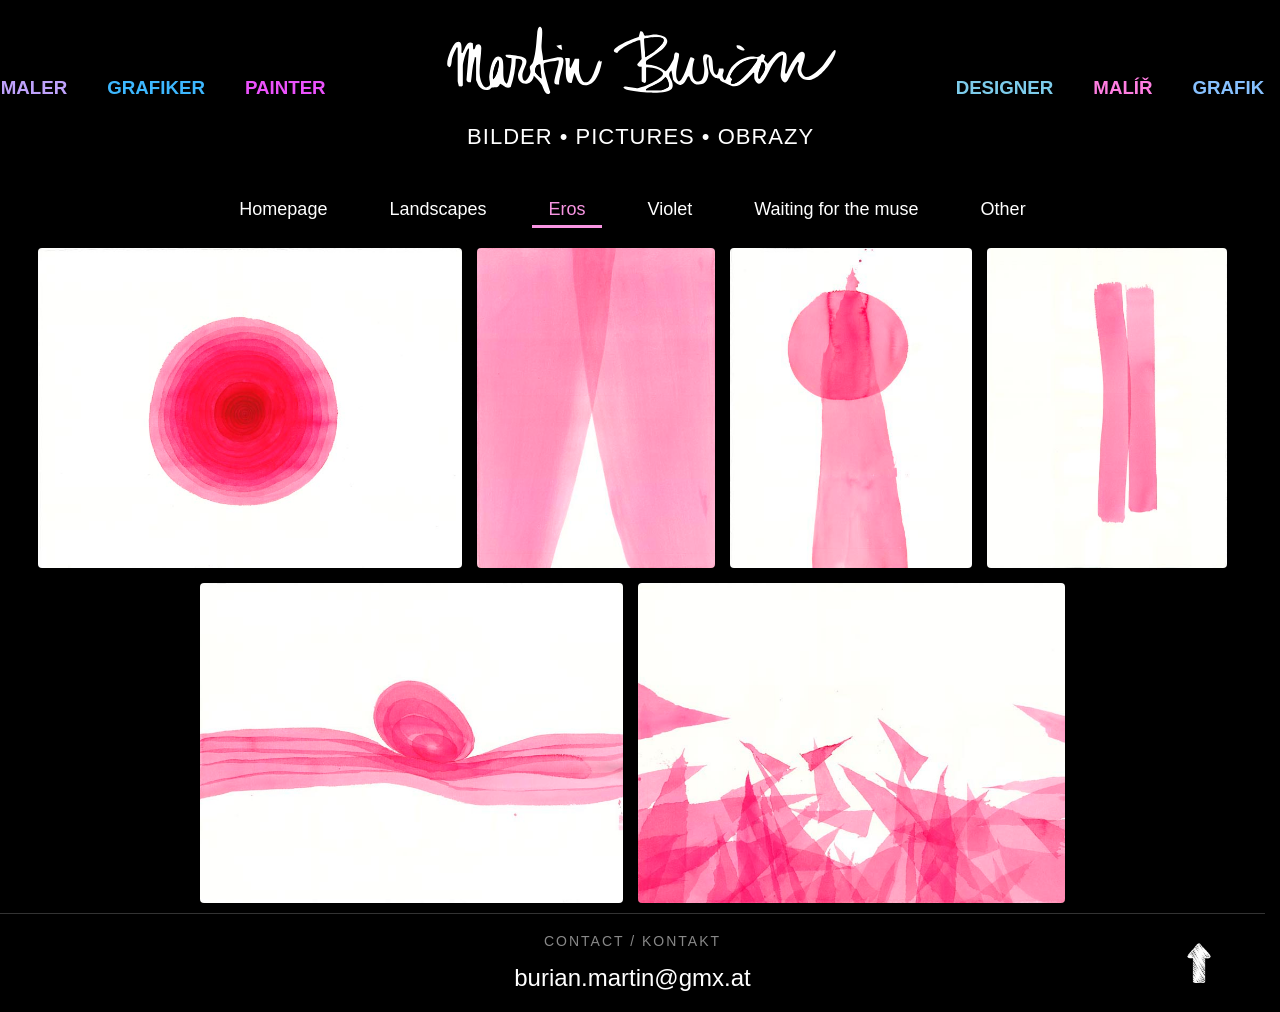
==== commit 36045bb3: "made the sliding logo clickable" ====
--- a/eros.html
+++ b/eros.html
@@ -7,6 +7,7 @@
     <link rel="stylesheet" href="styles.css">
     <title>Martin Burian eros</title>
 </head>
+
 <body data-folder="eros" data-total="6" data-prefix="02-">
 
     <header>
@@ -26,8 +27,10 @@
             <h3 class="grafik">GRAFIK</h3>
         </div>
     </header>
-       <nav class="nav-container">
-        <img src="img/headertext.svg" class="nav-mini-logo" alt="Martin Burian">
+    <nav class="nav-container">
+        <a href="index.html" class="nav-mini-logo-wrapper">
+            <img src="img/headertext.svg" class="nav-mini-logo" alt="Martin Burian">
+        </a>
         <ul>
             <li><a href="index.html" class="nav-link">Homepage</a></li>
             <li><a href="landscapes.html" class="nav-link">Landscapes</a></li>
@@ -49,7 +52,7 @@
         <button id="next-btn" class="nav-btn">&#10095;</button>
         <p id="lightbox-caption"></p>
     </div>
-<footer>
+    <footer>
         <div class="footer-content">
             <p>Contact / Kontakt</p>
             <a href="mailto:burian.martin@gmx.at" class="email-link">burian.martin@gmx.at</a>
--- a/styles.css
+++ b/styles.css
@@ -35,7 +35,7 @@
   display: flex;
   flex-direction: row;
   align-items: center;
-  gap: 10px;
+  gap: 20px;
   flex-shrink: 0;
 }
 
@@ -287,7 +287,7 @@
 }
 
 nav li:nth-child(4) a:hover {
-  color: #bd21fa;
+  color: #d05aff;
 }
 
 nav li:nth-child(5) a:hover {
@@ -307,11 +307,11 @@
 }
 
 .active-violet {
-  color: #bd21fa !important;
+  color: #d875ff !important;
 }
 
 .active-muse {
-  color: #139c0c !important;
+  color: #2bbe23 !important;
 }
 
 .active-other {
@@ -416,7 +416,7 @@
   gap: 15px;
   width: 100%;
   position: relative;
-  padding: 3px 0px 20px 0px;
+  padding: 5px 0px 20px 0px;
   margin-top: 0px;
   border-top: 1px solid #333;
 }
@@ -482,16 +482,16 @@
   transform: translateY(-100%);
 }
 
-.nav-mini-logo,
+/*.nav-mini-logo,
 .nav-mini-text {
   opacity: 0;
   transform: translateX(0);
   transition: all 0.4s ease-in-out;
   pointer-events: none;
   white-space: nowrap;
-}
-
-.nav-mini-logo {
+}*/
+
+.nav-mini-logo-wrapper {
   height: 30px;
   position: absolute;
   left: 40px;
@@ -499,12 +499,23 @@
   transform: translateX(-50px);
   transition: all 0.6s cubic-bezier(0.25, 1, 0.5, 1);
   pointer-events: none;
-}
-
-.nav-mini-logo.visible {
+  z-index: 3001;
+  display: flex;
+  align-items: center;
+  text-decoration: none;
+}
+
+.nav-mini-logo-wrapper.visible {
   opacity: 1;
   transform: translateX(0);
   pointer-events: auto;
+}
+
+.nav-mini-logo {
+  height: 100%;
+  width: auto;
+  display: block;
+  opacity: 1;
 }
 
 .nav-mini-text {
@@ -657,8 +668,7 @@
   }
 
   footer {
-    flex-direction: column; 
-    padding: 10px 20px 20px 20px;
+    padding: 5px 20px 20px 20px;
   }
 
   .back-to-top {
@@ -670,14 +680,11 @@
     padding: 10px;
     z-index: 1000;
   }
-
-  @media (max-width: 1100px) {
+}
+@media (max-width: 1100px) {
   .nav-mini-logo,
   .nav-mini-text {
     display: none !important;
   }
 }
 
-
-}
-
